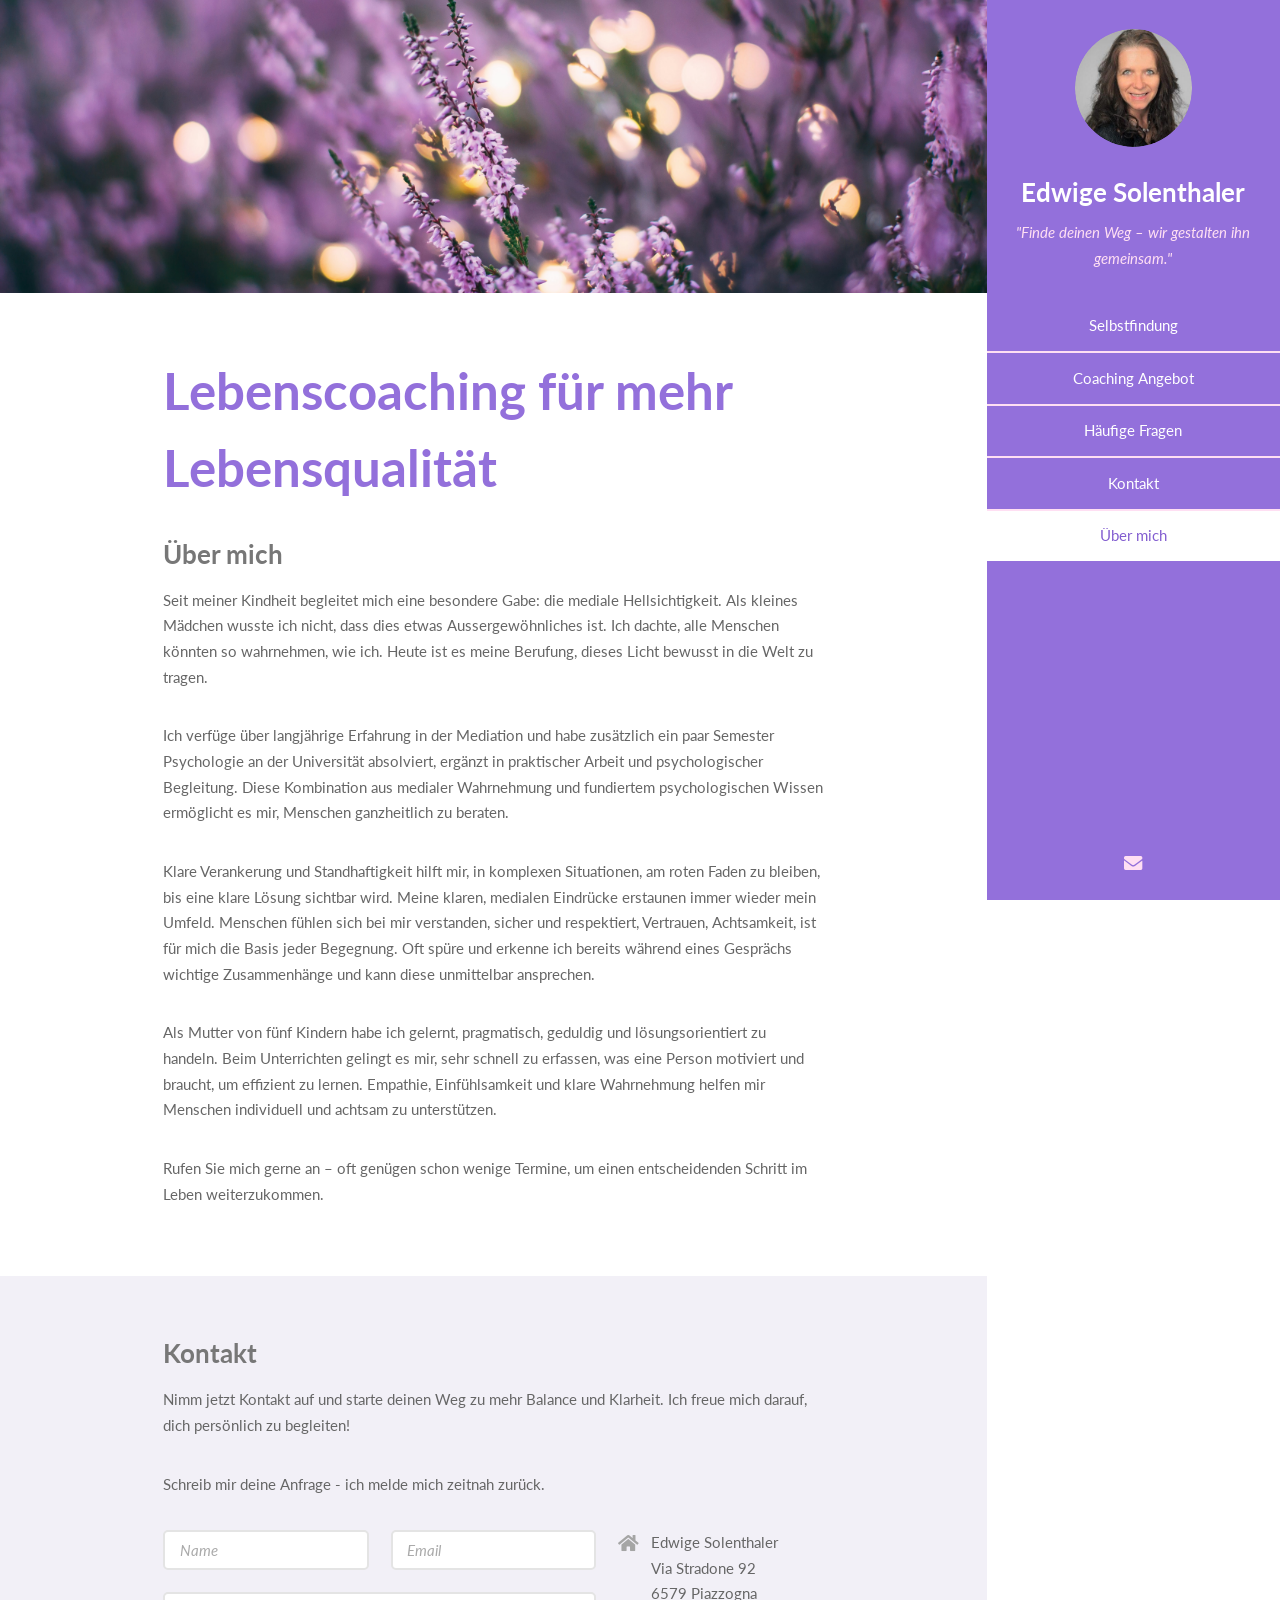
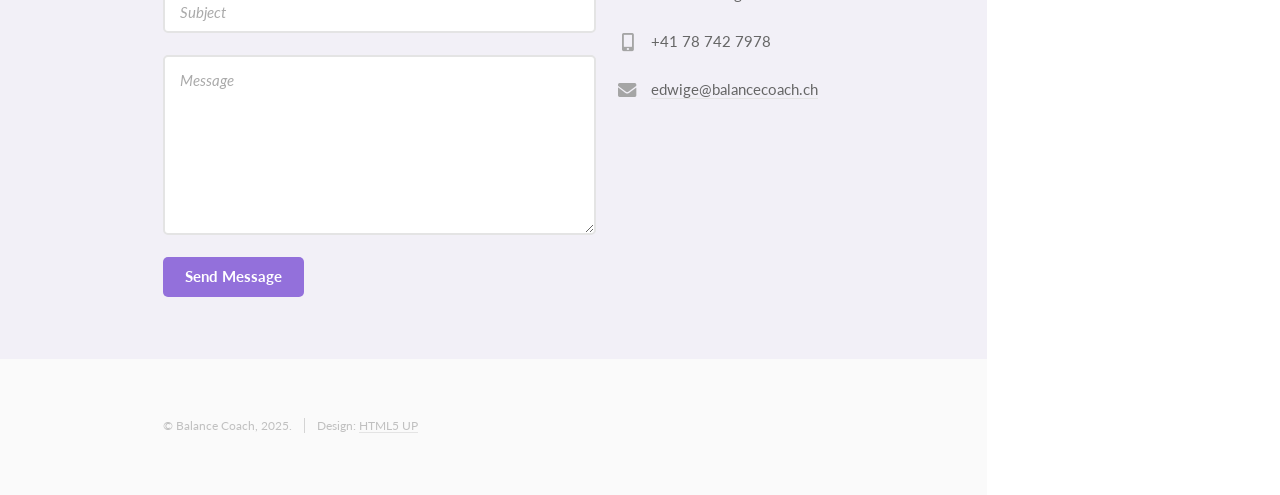
==== about.html @ 4cb9c8c3 "Added about page" ====
<!DOCTYPE HTML>
<!--
	Read Only by HTML5 UP
	html5up.net | @ajlkn
	Free for personal and commercial use under the CCA 3.0 license (html5up.net/license)
-->
<html lang="de">
	<head>
		<title>Edwige Solenthaler - Balance Coach</title>
		<link rel="icon" type="image/png" sizes="32x32" href="images/favicon.ico">
		<meta charset="utf-8" />
		<meta name="viewport" content="width=device-width, initial-scale=1, user-scalable=no" />
		<link rel="stylesheet" href="assets/css/main.css" />
		<meta property="og:site_name" content="Balance Coach">
		<meta property="og:title" content="Edwige Solenthaler - Balance Coach">
		<meta property="og:description" content="Der aktive Weg zu innerer Klarheit und Selbstfindung. Meine ganzheitliche Lebensberatung unterstützt Körper, Geist und Seele durch Methoden wie psychologische Astrologie, Familienaufstellung und energetische Harmonisierung.">
		<meta property="og:image" content="images/daiga-ellaby-ClWvcrkBhMY-unsplash.jpg">
		<meta property="og:url" url="https://balancecoach.ch">
		<meta property="og:type" content="website">
		<meta property="og:locale" content="de_CH">
	</head>
	<body class="is-preload">

		<!-- Header -->
			<section id="header">
				<header>
					<span class="image avatar"><img src="images/avatar.png" alt="" /></span>
					<h1 id="logo"><a href="#">Edwige Solenthaler</a></h1>
						
					<p>"Finde deinen Weg – wir gestalten ihn gemeinsam."</p> 
				</header>
				<nav id="nav">
					<ul>
						<li><a href="index.html#one">Selbstfindung</a></li>
						<li><a href="index.html#two">Coaching Angebot</a></li>
						<li><a href="index.html#three">Häufige Fragen</a></li>
						<li><a href="index.html#four">Kontakt</a></li>
						<li><a href="about.html" class="active">Über mich</a></li>
					</ul>
				</nav>
				<footer>
					<ul class="icons">
						<li><a href="#" class="icon solid fa-envelope"><span class="label">Email</span></a></li>
					</ul>
				</footer>
			</section>




		<!-- Wrapper -->
			<div id="wrapper">

				<!-- Main -->
					<div id="main">

						
						<!-- One -->
							<section id="one">
								<div class="image main" data-position="center">
									<img src="images/daiga-ellaby-ClWvcrkBhMY-unsplash.jpg" alt="" />
								</div>
								<div class="container">
									<header class="major">
										<h2 lang="de">Lebenscoaching für mehr Lebensqualität</h2>
										<h3><span lang="de">Über mich</span> </h3>
									</header>
									<p>Seit meiner Kindheit begleitet mich eine besondere Gabe: die mediale Hellsichtigkeit. Als kleines Mädchen wusste ich nicht, dass dies etwas Aussergewöhnliches ist. Ich dachte, alle Menschen könnten so wahrnehmen, wie ich. Heute ist es meine Berufung, dieses Licht bewusst in die Welt zu tragen.</p>
									<p>Ich verfüge über langjährige Erfahrung in der Mediation und habe zusätzlich ein paar Semester Psychologie an der Universität absolviert, ergänzt in praktischer Arbeit und psychologischer Begleitung. Diese Kombination aus medialer Wahrnehmung und fundiertem psychologischen Wissen ermöglicht es mir, Menschen ganzheitlich zu beraten.</p>
									<p>Klare Verankerung und Standhaftigkeit hilft mir, in komplexen Situationen, am roten Faden zu bleiben, bis eine klare Lösung sichtbar wird. Meine klaren, medialen Eindrücke erstaunen immer wieder mein Umfeld. Menschen fühlen sich bei mir verstanden, sicher und respektiert, Vertrauen, Achtsamkeit, ist für mich die Basis jeder Begegnung. Oft spüre und erkenne ich bereits während eines Gesprächs wichtige Zusammenhänge und kann diese unmittelbar ansprechen.</p>
									<p>Als Mutter von fünf Kindern habe ich gelernt, pragmatisch, geduldig und lösungsorientiert zu handeln. Beim Unterrichten gelingt es mir, sehr schnell zu erfassen, was eine Person motiviert und braucht, um effizient zu lernen. Empathie, Einfühlsamkeit und klare Wahrnehmung helfen mir Menschen individuell und achtsam zu unterstützen.</p>
									<p>Rufen Sie mich gerne an – oft genügen schon wenige Termine, um einen entscheidenden Schritt im Leben weiterzukommen.</p>

								</div>
							</section>

							<!-- Four action="https://formspree.io/f/xjvowzqk" -->
							<section id="four">
								<div class="container">
									<h3>Kontakt</h3>
									<p>Nimm jetzt Kontakt auf und starte deinen Weg zu mehr Balance und Klarheit. Ich freue mich darauf, dich persönlich zu begleiten! </p>
										<p></p>Schreib mir deine Anfrage - ich melde mich zeitnah zurück.</p>
									<div class="row">
										<div class="col-8 col-12-xsmall"> 
											<form method="POST" action="/formtools/process.php">
												<!-- If Form Tools requires a form ID, include it: -->
												<input type="hidden" name="form_tools_form_id" value="1" />
												<div class="row gtr-uniform">
													<div class="col-6 col-12-xsmall">
														<input type="text" name="name" id="name" placeholder="Name" />
													</div>
													<div class="col-6 col-12-xsmall">
														<input type="email" name="email" id="email" placeholder="Email" />
													</div>
													<div class="col-12">
														<input type="text" name="subject" id="subject" placeholder="Subject" />
													</div>
													<div class="col-12">
														<textarea name="message" id="message" placeholder="Message" rows="6"></textarea>
													</div>
													<div class="col-12">
														<ul class="actions">
															<li><input type="submit" class="primary" value="Send Message" /></li>
														</ul>
													</div>
												</div>
											</form>
										</div>
										<div class="col-4 col-12-xsmall">
											<ul class="labeled-icons">
												<li>
													<h3 class="icon solid fa-home custom-font-size"><span class="label">Adresse</span></h3>
													<span class="name">Edwige Solenthaler</span><br />
													Via Stradone 92<br />
													6579 Piazzogna
												</li>
												<li>
													<h3 class="icon solid fa-mobile-alt"><span class="label">Mobilnummer</span></h3>
													+41 78 742 7978
												</li>
												<li>
													<h3 class="icon solid fa-envelope"><span class="label">Email</span></h3>
													<a mailto="edwige@balancecoach.ch">edwige@balancecoach.ch</a>
												</li>
											</ul>
										</div>
									</div>
							</section>
					</div>

					

				<!-- Footer -->
					<section id="footer">
						<div class="container">
							<ul class="copyright">
								<li>&copy; Balance Coach, 2025.</li><li>Design: <a href="http://html5up.net">HTML5 UP</a></li>
							</ul>
						</div>
					</section>

			</div>

		<!-- Scripts -->
			<script src="assets/js/jquery.min.js"></script>
			<script src="assets/js/jquery.scrollex.min.js"></script>
			<script src="assets/js/jquery.scrolly.min.js"></script>
			<script src="assets/js/browser.min.js"></script>
			<script src="assets/js/breakpoints.min.js"></script>
			<script src="assets/js/util.js"></script>
			<script src="assets/js/main.js"></script>

	</body>
</html>
---- assets/css/main.css ----
@import url("fontawesome-all.min.css");
@import url("https://fonts.googleapis.com/css?family=Lato:400,400italic,700,700italic|Source+Code+Pro:400");

/*
	Read Only by HTML5 UP
	html5up.net | @ajlkn
	Free for personal and commercial use under the CCA 3.0 license (html5up.net/license)
*/

/*own classes*/
.custom-font-size {
	font-size: 1em;
}

html, body, div, span, applet, object,
iframe, h1, h2, h3, h4, h5, h6, p, blockquote,
pre, a, abbr, acronym, address, big, cite,
code, del, dfn, em, img, ins, kbd, q, s, samp,
small, strike, strong, sub, sup, tt, var, b,
u, i, center, dl, dt, dd, ol, ul, li, fieldset,
form, label, legend, table, caption, tbody,
tfoot, thead, tr, th, td, article, aside,
canvas, details, embed, figure, figcaption,
footer, header, hgroup, menu, nav, output, ruby,
section, summary, time, mark, audio, video {
	margin: 0;
	padding: 0;
	border: 0;
	font-size: 100%;
	font: inherit;
	vertical-align: baseline;}

article, aside, details, figcaption, figure,
footer, header, hgroup, menu, nav, section {
	display: block;}

body {
	line-height: 1;
}

ol, ul {
	list-style: none;
}

blockquote, q {
	quotes: none;
}

	blockquote:before, blockquote:after, q:before, q:after {
		content: '';
		content: none;
	}

table {
	border-collapse: collapse;
	border-spacing: 0;
}

body {
	-webkit-text-size-adjust: none;
}

mark {
	background-color: transparent;
	color: inherit;
}

input::-moz-focus-inner {
	border: 0;
	padding: 0;
}

input, select, textarea {
	-moz-appearance: none;
	-webkit-appearance: none;
	-ms-appearance: none;
	appearance: none;
}

/* Basic */

	html {
		box-sizing: border-box;
	}

	*, *:before, *:after {
		box-sizing: inherit;
	}

	body {
		background: #fff;
	}

		body.is-preload *, body.is-preload *:before, body.is-preload *:after {
			-moz-animation: none !important;
			-webkit-animation: none !important;
			-ms-animation: none !important;
			animation: none !important;
			-moz-transition: none !important;
			-webkit-transition: none !important;
			-ms-transition: none !important;
			transition: none !important;
		}

	body, input, select, textarea {
		color: #666;
		font-family: "Lato", sans-serif;
		font-size: 16pt;
		font-weight: 400;
		line-height: 1.75em;
	}

	a {
		-moz-transition: color 0.2s ease-in-out, border-color 0.2s ease-in-out;
		-webkit-transition: color 0.2s ease-in-out, border-color 0.2s ease-in-out;
		-ms-transition: color 0.2s ease-in-out, border-color 0.2s ease-in-out;
		transition: color 0.2s ease-in-out, border-color 0.2s ease-in-out;
		border-bottom: solid 1px #e4e4e4;
		color: inherit;
		text-decoration: none;
	}

		a:hover {
			border-bottom-color: transparent;
			color: #9370db !important;
		}

	strong, b {
		color: #777;
		font-weight: 700;
	}

	em, i {
		font-style: italic;
	}

	p {
		margin: 0 0 2.25em 0;
	}

	h1, h2, h3, h4, h5, h6 {
		color: #777;
		font-weight: 700;
		line-height: 1em;
		margin: 0 0 0.5625em 0;
	}

		h1 a, h2 a, h3 a, h4 a, h5 a, h6 a {
			border: 0;
			color: inherit;
			text-decoration: none;
		}

	h2 {
		font-size: 2em;
		line-height: 1.5em;
	}

	h3 {
		font-size: 1.75em;
		line-height: 1.5em;
	}

	h4 {
		font-size: 1.25em;
		line-height: 1.5em;
	}

	h5 {
		font-size: 0.9em;
		line-height: 1.5em;
	}

	h6 {
		font-size: 0.7em;
		line-height: 1.5em;
	}

	sub {
		font-size: 0.8em;
		position: relative;
		top: 0.5em;
	}

	sup {
		font-size: 0.8em;
		position: relative;
		top: -0.5em;
	}

	hr {
		border: 0;
		border-bottom: solid 2px #f4f4f4;
		margin: 2.25em 0;
	}

		hr.major {
			margin: 3.375em 0;
		}

	blockquote {
		border-left: solid 8px #e4e4e4;
		font-style: italic;
		margin: 0 0 2.25em 0;
		padding: 0.5em 0 0.5em 2em;
	}

	code {
		background: #555;
		border-radius: 5px;
		color: #fff;
		font-family: "Source Code Pro", monospace;
		font-size: 0.9em;
		margin: 0 0.25em;
		padding: 0.25em 0.65em;
	}

	pre {
		font-family: "Source Code Pro", monospace;
		font-size: 0.9em;
		margin: 0 0 2.25em 0;
	}

		pre code {
			-webkit-overflow-scrolling: touch;
			display: block;
			line-height: 1.5em;
			overflow-x: auto;
			padding: 1em 1.5em;
		}

	.align-left {
		text-align: left;
	}

	.align-center {
		text-align: center;
	}

	.align-right {
		text-align: right;
	}
/*Custom CSS  */
	.service-grid {
	display: grid;
	grid-template-columns: repeat(auto-fit, minmax(280px, 1fr));
	gap: 2rem;
	max-width: 960px;
	margin: 3rem auto;
	padding: 0 1rem;
	font-family: sans-serif;
	}

	.service-item dt {
	font-weight: 700;
	margin-bottom: 0.5rem;
	display: flex;
	align-items: center;
	gap: 0.5rem;
	
	}

	.service-item dd {
	margin: 0;
	
	font-size: 0.95rem;
	line-height: 1.5;
	}
	/*Custom CSS for sections*/
	#two {
	background-color: #f3e9ff; /* light grey */
	}

	#three {
	background-color: #f5f2fb; /* soft warm background */
	}
	#four {
	background-color: #f2f0f7; /* light grey */
	}
	

/* Row */

	.row {
		display: flex;
		flex-wrap: wrap;
		box-sizing: border-box;
		align-items: stretch;
	}

		.row > * {
			box-sizing: border-box;
		}

		.row.gtr-uniform > * > :last-child {
			margin-bottom: 0;
		}

		.row.aln-left {
			justify-content: flex-start;
		}

		.row.aln-center {
			justify-content: center;
		}

		.row.aln-right {
			justify-content: flex-end;
		}

		.row.aln-top {
			align-items: flex-start;
		}

		.row.aln-middle {
			align-items: center;
		}

		.row.aln-bottom {
			align-items: flex-end;
		}

		.row > .imp {
			order: -1;
		}

		.row > .col-1 {
			width: 8.33333%;
		}

		.row > .off-1 {
			margin-left: 8.33333%;
		}

		.row > .col-2 {
			width: 16.66667%;
		}

		.row > .off-2 {
			margin-left: 16.66667%;
		}

		.row > .col-3 {
			width: 25%;
		}

		.row > .off-3 {
			margin-left: 25%;
		}

		.row > .col-4 {
			width: 33.33333%;
		}

		.row > .off-4 {
			margin-left: 33.33333%;
		}

		.row > .col-5 {
			width: 41.66667%;
		}

		.row > .off-5 {
			margin-left: 41.66667%;
		}

		.row > .col-6 {
			width: 50%;
		}

		.row > .off-6 {
			margin-left: 50%;
		}

		.row > .col-7 {
			width: 58.33333%;
		}

		.row > .off-7 {
			margin-left: 58.33333%;
		}

		.row > .col-8 {
			width: 66.66667%;
		}

		.row > .off-8 {
			margin-left: 66.66667%;
		}

		.row > .col-9 {
			width: 75%;
		}

		.row > .off-9 {
			margin-left: 75%;
		}

		.row > .col-10 {
			width: 83.33333%;
		}

		.row > .off-10 {
			margin-left: 83.33333%;
		}

		.row > .col-11 {
			width: 91.66667%;
		}

		.row > .off-11 {
			margin-left: 91.66667%;
		}

		.row > .col-12 {
			width: 100%;
		}

		.row > .off-12 {
			margin-left: 100%;
		}

		.row.gtr-0 {
			margin-top: 0;
			margin-left: 0em;
		}

			.row.gtr-0 > * {
				padding: 0 0 0 0em;
			}

			.row.gtr-0.gtr-uniform {
				margin-top: 0em;
			}

				.row.gtr-0.gtr-uniform > * {
					padding-top: 0em;
				}

		.row.gtr-25 {
			margin-top: 0;
			margin-left: -0.5em;
		}

			.row.gtr-25 > * {
				padding: 0 0 0 0.5em;
			}

			.row.gtr-25.gtr-uniform {
				margin-top: -0.5em;
			}

				.row.gtr-25.gtr-uniform > * {
					padding-top: 0.5em;
				}

		.row.gtr-50 {
			margin-top: 0;
			margin-left: -1em;
		}

			.row.gtr-50 > * {
				padding: 0 0 0 1em;
			}

			.row.gtr-50.gtr-uniform {
				margin-top: -1em;
			}

				.row.gtr-50.gtr-uniform > * {
					padding-top: 1em;
				}

		.row {
			margin-top: 0;
			margin-left: -2em;
		}

			.row > * {
				padding: 0 0 0 2em;
			}

			.row.gtr-uniform {
				margin-top: -2em;
			}

				.row.gtr-uniform > * {
					padding-top: 2em;
				}

		.row.gtr-150 {
			margin-top: 0;
			margin-left: -3em;
		}

			.row.gtr-150 > * {
				padding: 0 0 0 3em;
			}

			.row.gtr-150.gtr-uniform {
				margin-top: -3em;
			}

				.row.gtr-150.gtr-uniform > * {
					padding-top: 3em;
				}

		.row.gtr-200 {
			margin-top: 0;
			margin-left: -4em;
		}

			.row.gtr-200 > * {
				padding: 0 0 0 4em;
			}

			.row.gtr-200.gtr-uniform {
				margin-top: -4em;
			}

				.row.gtr-200.gtr-uniform > * {
					padding-top: 4em;
				}

		@media screen and (max-width: 1680px) {

			.row {
				display: flex;
				flex-wrap: wrap;
				box-sizing: border-box;
				align-items: stretch;
			}

				.row > * {
					box-sizing: border-box;
				}

				.row.gtr-uniform > * > :last-child {
					margin-bottom: 0;
				}

				.row.aln-left {
					justify-content: flex-start;
				}

				.row.aln-center {
					justify-content: center;
				}

				.row.aln-right {
					justify-content: flex-end;
				}

				.row.aln-top {
					align-items: flex-start;
				}

				.row.aln-middle {
					align-items: center;
				}

				.row.aln-bottom {
					align-items: flex-end;
				}

				.row > .imp-xlarge {
					order: -1;
				}

				.row > .col-1-xlarge {
					width: 8.33333%;
				}

				.row > .off-1-xlarge {
					margin-left: 8.33333%;
				}

				.row > .col-2-xlarge {
					width: 16.66667%;
				}

				.row > .off-2-xlarge {
					margin-left: 16.66667%;
				}

				.row > .col-3-xlarge {
					width: 25%;
				}

				.row > .off-3-xlarge {
					margin-left: 25%;
				}

				.row > .col-4-xlarge {
					width: 33.33333%;
				}

				.row > .off-4-xlarge {
					margin-left: 33.33333%;
				}

				.row > .col-5-xlarge {
					width: 41.66667%;
				}

				.row > .off-5-xlarge {
					margin-left: 41.66667%;
				}

				.row > .col-6-xlarge {
					width: 50%;
				}

				.row > .off-6-xlarge {
					margin-left: 50%;
				}

				.row > .col-7-xlarge {
					width: 58.33333%;
				}

				.row > .off-7-xlarge {
					margin-left: 58.33333%;
				}

				.row > .col-8-xlarge {
					width: 66.66667%;
				}

				.row > .off-8-xlarge {
					margin-left: 66.66667%;
				}

				.row > .col-9-xlarge {
					width: 75%;
				}

				.row > .off-9-xlarge {
					margin-left: 75%;
				}

				.row > .col-10-xlarge {
					width: 83.33333%;
				}

				.row > .off-10-xlarge {
					margin-left: 83.33333%;
				}

				.row > .col-11-xlarge {
					width: 91.66667%;
				}

				.row > .off-11-xlarge {
					margin-left: 91.66667%;
				}

				.row > .col-12-xlarge {
					width: 100%;
				}

				.row > .off-12-xlarge {
					margin-left: 100%;
				}

				.row.gtr-0 {
					margin-top: 0;
					margin-left: 0em;
				}

					.row.gtr-0 > * {
						padding: 0 0 0 0em;
					}

					.row.gtr-0.gtr-uniform {
						margin-top: 0em;
					}

						.row.gtr-0.gtr-uniform > * {
							padding-top: 0em;
						}

				.row.gtr-25 {
					margin-top: 0;
					margin-left: -0.5em;
				}

					.row.gtr-25 > * {
						padding: 0 0 0 0.5em;
					}

					.row.gtr-25.gtr-uniform {
						margin-top: -0.5em;
					}

						.row.gtr-25.gtr-uniform > * {
							padding-top: 0.5em;
						}

				.row.gtr-50 {
					margin-top: 0;
					margin-left: -1em;
				}

					.row.gtr-50 > * {
						padding: 0 0 0 1em;
					}

					.row.gtr-50.gtr-uniform {
						margin-top: -1em;
					}

						.row.gtr-50.gtr-uniform > * {
							padding-top: 1em;
						}

				.row {
					margin-top: 0;
					margin-left: -2em;
				}

					.row > * {
						padding: 0 0 0 2em;
					}

					.row.gtr-uniform {
						margin-top: -2em;
					}

						.row.gtr-uniform > * {
							padding-top: 2em;
						}

				.row.gtr-150 {
					margin-top: 0;
					margin-left: -3em;
				}

					.row.gtr-150 > * {
						padding: 0 0 0 3em;
					}

					.row.gtr-150.gtr-uniform {
						margin-top: -3em;
					}

						.row.gtr-150.gtr-uniform > * {
							padding-top: 3em;
						}

				.row.gtr-200 {
					margin-top: 0;
					margin-left: -4em;
				}

					.row.gtr-200 > * {
						padding: 0 0 0 4em;
					}

					.row.gtr-200.gtr-uniform {
						margin-top: -4em;
					}

						.row.gtr-200.gtr-uniform > * {
							padding-top: 4em;
						}

		}

		@media screen and (max-width: 1280px) {

			.row {
				display: flex;
				flex-wrap: wrap;
				box-sizing: border-box;
				align-items: stretch;
			}

				.row > * {
					box-sizing: border-box;
				}

				.row.gtr-uniform > * > :last-child {
					margin-bottom: 0;
				}

				.row.aln-left {
					justify-content: flex-start;
				}

				.row.aln-center {
					justify-content: center;
				}

				.row.aln-right {
					justify-content: flex-end;
				}

				.row.aln-top {
					align-items: flex-start;
				}

				.row.aln-middle {
					align-items: center;
				}

				.row.aln-bottom {
					align-items: flex-end;
				}

				.row > .imp-large {
					order: -1;
				}

				.row > .col-1-large {
					width: 8.33333%;
				}

				.row > .off-1-large {
					margin-left: 8.33333%;
				}

				.row > .col-2-large {
					width: 16.66667%;
				}

				.row > .off-2-large {
					margin-left: 16.66667%;
				}

				.row > .col-3-large {
					width: 25%;
				}

				.row > .off-3-large {
					margin-left: 25%;
				}

				.row > .col-4-large {
					width: 33.33333%;
				}

				.row > .off-4-large {
					margin-left: 33.33333%;
				}

				.row > .col-5-large {
					width: 41.66667%;
				}

				.row > .off-5-large {
					margin-left: 41.66667%;
				}

				.row > .col-6-large {
					width: 50%;
				}

				.row > .off-6-large {
					margin-left: 50%;
				}

				.row > .col-7-large {
					width: 58.33333%;
				}

				.row > .off-7-large {
					margin-left: 58.33333%;
				}

				.row > .col-8-large {
					width: 66.66667%;
				}

				.row > .off-8-large {
					margin-left: 66.66667%;
				}

				.row > .col-9-large {
					width: 75%;
				}

				.row > .off-9-large {
					margin-left: 75%;
				}

				.row > .col-10-large {
					width: 83.33333%;
				}

				.row > .off-10-large {
					margin-left: 83.33333%;
				}

				.row > .col-11-large {
					width: 91.66667%;
				}

				.row > .off-11-large {
					margin-left: 91.66667%;
				}

				.row > .col-12-large {
					width: 100%;
				}

				.row > .off-12-large {
					margin-left: 100%;
				}

				.row.gtr-0 {
					margin-top: 0;
					margin-left: 0em;
				}

					.row.gtr-0 > * {
						padding: 0 0 0 0em;
					}

					.row.gtr-0.gtr-uniform {
						margin-top: 0em;
					}

						.row.gtr-0.gtr-uniform > * {
							padding-top: 0em;
						}

				.row.gtr-25 {
					margin-top: 0;
					margin-left: -0.375em;
				}

					.row.gtr-25 > * {
						padding: 0 0 0 0.375em;
					}

					.row.gtr-25.gtr-uniform {
						margin-top: -0.375em;
					}

						.row.gtr-25.gtr-uniform > * {
							padding-top: 0.375em;
						}

				.row.gtr-50 {
					margin-top: 0;
					margin-left: -0.75em;
				}

					.row.gtr-50 > * {
						padding: 0 0 0 0.75em;
					}

					.row.gtr-50.gtr-uniform {
						margin-top: -0.75em;
					}

						.row.gtr-50.gtr-uniform > * {
							padding-top: 0.75em;
						}

				.row {
					margin-top: 0;
					margin-left: -1.5em;
				}

					.row > * {
						padding: 0 0 0 1.5em;
					}

					.row.gtr-uniform {
						margin-top: -1.5em;
					}

						.row.gtr-uniform > * {
							padding-top: 1.5em;
						}

				.row.gtr-150 {
					margin-top: 0;
					margin-left: -2.25em;
				}

					.row.gtr-150 > * {
						padding: 0 0 0 2.25em;
					}

					.row.gtr-150.gtr-uniform {
						margin-top: -2.25em;
					}

						.row.gtr-150.gtr-uniform > * {
							padding-top: 2.25em;
						}

				.row.gtr-200 {
					margin-top: 0;
					margin-left: -3em;
				}

					.row.gtr-200 > * {
						padding: 0 0 0 3em;
					}

					.row.gtr-200.gtr-uniform {
						margin-top: -3em;
					}

						.row.gtr-200.gtr-uniform > * {
							padding-top: 3em;
						}

		}

		@media screen and (max-width: 1024px) {

			.row {
				display: flex;
				flex-wrap: wrap;
				box-sizing: border-box;
				align-items: stretch;
			}

				.row > * {
					box-sizing: border-box;
				}

				.row.gtr-uniform > * > :last-child {
					margin-bottom: 0;
				}

				.row.aln-left {
					justify-content: flex-start;
				}

				.row.aln-center {
					justify-content: center;
				}

				.row.aln-right {
					justify-content: flex-end;
				}

				.row.aln-top {
					align-items: flex-start;
				}

				.row.aln-middle {
					align-items: center;
				}

				.row.aln-bottom {
					align-items: flex-end;
				}

				.row > .imp-medium {
					order: -1;
				}

				.row > .col-1-medium {
					width: 8.33333%;
				}

				.row > .off-1-medium {
					margin-left: 8.33333%;
				}

				.row > .col-2-medium {
					width: 16.66667%;
				}

				.row > .off-2-medium {
					margin-left: 16.66667%;
				}

				.row > .col-3-medium {
					width: 25%;
				}

				.row > .off-3-medium {
					margin-left: 25%;
				}

				.row > .col-4-medium {
					width: 33.33333%;
				}

				.row > .off-4-medium {
					margin-left: 33.33333%;
				}

				.row > .col-5-medium {
					width: 41.66667%;
				}

				.row > .off-5-medium {
					margin-left: 41.66667%;
				}

				.row > .col-6-medium {
					width: 50%;
				}

				.row > .off-6-medium {
					margin-left: 50%;
				}

				.row > .col-7-medium {
					width: 58.33333%;
				}

				.row > .off-7-medium {
					margin-left: 58.33333%;
				}

				.row > .col-8-medium {
					width: 66.66667%;
				}

				.row > .off-8-medium {
					margin-left: 66.66667%;
				}

				.row > .col-9-medium {
					width: 75%;
				}

				.row > .off-9-medium {
					margin-left: 75%;
				}

				.row > .col-10-medium {
					width: 83.33333%;
				}

				.row > .off-10-medium {
					margin-left: 83.33333%;
				}

				.row > .col-11-medium {
					width: 91.66667%;
				}

				.row > .off-11-medium {
					margin-left: 91.66667%;
				}

				.row > .col-12-medium {
					width: 100%;
				}

				.row > .off-12-medium {
					margin-left: 100%;
				}

				.row.gtr-0 {
					margin-top: 0;
					margin-left: 0em;
				}

					.row.gtr-0 > * {
						padding: 0 0 0 0em;
					}

					.row.gtr-0.gtr-uniform {
						margin-top: 0em;
					}

						.row.gtr-0.gtr-uniform > * {
							padding-top: 0em;
						}

				.row.gtr-25 {
					margin-top: 0;
					margin-left: -0.375em;
				}

					.row.gtr-25 > * {
						padding: 0 0 0 0.375em;
					}

					.row.gtr-25.gtr-uniform {
						margin-top: -0.375em;
					}

						.row.gtr-25.gtr-uniform > * {
							padding-top: 0.375em;
						}

				.row.gtr-50 {
					margin-top: 0;
					margin-left: -0.75em;
				}

					.row.gtr-50 > * {
						padding: 0 0 0 0.75em;
					}

					.row.gtr-50.gtr-uniform {
						margin-top: -0.75em;
					}

						.row.gtr-50.gtr-uniform > * {
							padding-top: 0.75em;
						}

				.row {
					margin-top: 0;
					margin-left: -1.5em;
				}

					.row > * {
						padding: 0 0 0 1.5em;
					}

					.row.gtr-uniform {
						margin-top: -1.5em;
					}

						.row.gtr-uniform > * {
							padding-top: 1.5em;
						}

				.row.gtr-150 {
					margin-top: 0;
					margin-left: -2.25em;
				}

					.row.gtr-150 > * {
						padding: 0 0 0 2.25em;
					}

					.row.gtr-150.gtr-uniform {
						margin-top: -2.25em;
					}

						.row.gtr-150.gtr-uniform > * {
							padding-top: 2.25em;
						}

				.row.gtr-200 {
					margin-top: 0;
					margin-left: -3em;
				}

					.row.gtr-200 > * {
						padding: 0 0 0 3em;
					}

					.row.gtr-200.gtr-uniform {
						margin-top: -3em;
					}

						.row.gtr-200.gtr-uniform > * {
							padding-top: 3em;
						}

		}

		@media screen and (max-width: 736px) {

			.row {
				display: flex;
				flex-wrap: wrap;
				box-sizing: border-box;
				align-items: stretch;
			}

				.row > * {
					box-sizing: border-box;
				}

				.row.gtr-uniform > * > :last-child {
					margin-bottom: 0;
				}

				.row.aln-left {
					justify-content: flex-start;
				}

				.row.aln-center {
					justify-content: center;
				}

				.row.aln-right {
					justify-content: flex-end;
				}

				.row.aln-top {
					align-items: flex-start;
				}

				.row.aln-middle {
					align-items: center;
				}

				.row.aln-bottom {
					align-items: flex-end;
				}

				.row > .imp-small {
					order: -1;
				}

				.row > .col-1-small {
					width: 8.33333%;
				}

				.row > .off-1-small {
					margin-left: 8.33333%;
				}

				.row > .col-2-small {
					width: 16.66667%;
				}

				.row > .off-2-small {
					margin-left: 16.66667%;
				}

				.row > .col-3-small {
					width: 25%;
				}

				.row > .off-3-small {
					margin-left: 25%;
				}

				.row > .col-4-small {
					width: 33.33333%;
				}

				.row > .off-4-small {
					margin-left: 33.33333%;
				}

				.row > .col-5-small {
					width: 41.66667%;
				}

				.row > .off-5-small {
					margin-left: 41.66667%;
				}

				.row > .col-6-small {
					width: 50%;
				}

				.row > .off-6-small {
					margin-left: 50%;
				}

				.row > .col-7-small {
					width: 58.33333%;
				}

				.row > .off-7-small {
					margin-left: 58.33333%;
				}

				.row > .col-8-small {
					width: 66.66667%;
				}

				.row > .off-8-small {
					margin-left: 66.66667%;
				}

				.row > .col-9-small {
					width: 75%;
				}

				.row > .off-9-small {
					margin-left: 75%;
				}

				.row > .col-10-small {
					width: 83.33333%;
				}

				.row > .off-10-small {
					margin-left: 83.33333%;
				}

				.row > .col-11-small {
					width: 91.66667%;
				}

				.row > .off-11-small {
					margin-left: 91.66667%;
				}

				.row > .col-12-small {
					width: 100%;
				}

				.row > .off-12-small {
					margin-left: 100%;
				}

				.row.gtr-0 {
					margin-top: 0;
					margin-left: 0em;
				}

					.row.gtr-0 > * {
						padding: 0 0 0 0em;
					}

					.row.gtr-0.gtr-uniform {
						margin-top: 0em;
					}

						.row.gtr-0.gtr-uniform > * {
							padding-top: 0em;
						}

				.row.gtr-25 {
					margin-top: 0;
					margin-left: -0.3125em;
				}

					.row.gtr-25 > * {
						padding: 0 0 0 0.3125em;
					}

					.row.gtr-25.gtr-uniform {
						margin-top: -0.3125em;
					}

						.row.gtr-25.gtr-uniform > * {
							padding-top: 0.3125em;
						}

				.row.gtr-50 {
					margin-top: 0;
					margin-left: -0.625em;
				}

					.row.gtr-50 > * {
						padding: 0 0 0 0.625em;
					}

					.row.gtr-50.gtr-uniform {
						margin-top: -0.625em;
					}

						.row.gtr-50.gtr-uniform > * {
							padding-top: 0.625em;
						}

				.row {
					margin-top: 0;
					margin-left: -1.25em;
				}

					.row > * {
						padding: 0 0 0 1.25em;
					}

					.row.gtr-uniform {
						margin-top: -1.25em;
					}

						.row.gtr-uniform > * {
							padding-top: 1.25em;
						}

				.row.gtr-150 {
					margin-top: 0;
					margin-left: -1.875em;
				}

					.row.gtr-150 > * {
						padding: 0 0 0 1.875em;
					}

					.row.gtr-150.gtr-uniform {
						margin-top: -1.875em;
					}

						.row.gtr-150.gtr-uniform > * {
							padding-top: 1.875em;
						}

				.row.gtr-200 {
					margin-top: 0;
					margin-left: -2.5em;
				}

					.row.gtr-200 > * {
						padding: 0 0 0 2.5em;
					}

					.row.gtr-200.gtr-uniform {
						margin-top: -2.5em;
					}

						.row.gtr-200.gtr-uniform > * {
							padding-top: 2.5em;
						}

		}

		@media screen and (max-width: 480px) {

			.row {
				display: flex;
				flex-wrap: wrap;
				box-sizing: border-box;
				align-items: stretch;
			}

				.row > * {
					box-sizing: border-box;
				}

				.row.gtr-uniform > * > :last-child {
					margin-bottom: 0;
				}

				.row.aln-left {
					justify-content: flex-start;
				}

				.row.aln-center {
					justify-content: center;
				}

				.row.aln-right {
					justify-content: flex-end;
				}

				.row.aln-top {
					align-items: flex-start;
				}

				.row.aln-middle {
					align-items: center;
				}

				.row.aln-bottom {
					align-items: flex-end;
				}

				.row > .imp-xsmall {
					order: -1;
				}

				.row > .col-1-xsmall {
					width: 8.33333%;
				}

				.row > .off-1-xsmall {
					margin-left: 8.33333%;
				}

				.row > .col-2-xsmall {
					width: 16.66667%;
				}

				.row > .off-2-xsmall {
					margin-left: 16.66667%;
				}

				.row > .col-3-xsmall {
					width: 25%;
				}

				.row > .off-3-xsmall {
					margin-left: 25%;
				}

				.row > .col-4-xsmall {
					width: 33.33333%;
				}

				.row > .off-4-xsmall {
					margin-left: 33.33333%;
				}

				.row > .col-5-xsmall {
					width: 41.66667%;
				}

				.row > .off-5-xsmall {
					margin-left: 41.66667%;
				}

				.row > .col-6-xsmall {
					width: 50%;
				}

				.row > .off-6-xsmall {
					margin-left: 50%;
				}

				.row > .col-7-xsmall {
					width: 58.33333%;
				}

				.row > .off-7-xsmall {
					margin-left: 58.33333%;
				}

				.row > .col-8-xsmall {
					width: 66.66667%;
				}

				.row > .off-8-xsmall {
					margin-left: 66.66667%;
				}

				.row > .col-9-xsmall {
					width: 75%;
				}

				.row > .off-9-xsmall {
					margin-left: 75%;
				}

				.row > .col-10-xsmall {
					width: 83.33333%;
				}

				.row > .off-10-xsmall {
					margin-left: 83.33333%;
				}

				.row > .col-11-xsmall {
					width: 91.66667%;
				}

				.row > .off-11-xsmall {
					margin-left: 91.66667%;
				}

				.row > .col-12-xsmall {
					width: 100%;
				}

				.row > .off-12-xsmall {
					margin-left: 100%;
				}

				.row.gtr-0 {
					margin-top: 0;
					margin-left: 0em;
				}

					.row.gtr-0 > * {
						padding: 0 0 0 0em;
					}

					.row.gtr-0.gtr-uniform {
						margin-top: 0em;
					}

						.row.gtr-0.gtr-uniform > * {
							padding-top: 0em;
						}

				.row.gtr-25 {
					margin-top: 0;
					margin-left: -0.3125em;
				}

					.row.gtr-25 > * {
						padding: 0 0 0 0.3125em;
					}

					.row.gtr-25.gtr-uniform {
						margin-top: -0.3125em;
					}

						.row.gtr-25.gtr-uniform > * {
							padding-top: 0.3125em;
						}

				.row.gtr-50 {
					margin-top: 0;
					margin-left: -0.625em;
				}

					.row.gtr-50 > * {
						padding: 0 0 0 0.625em;
					}

					.row.gtr-50.gtr-uniform {
						margin-top: -0.625em;
					}

						.row.gtr-50.gtr-uniform > * {
							padding-top: 0.625em;
						}

				.row {
					margin-top: 0;
					margin-left: -1.25em;
				}

					.row > * {
						padding: 0 0 0 1.25em;
					}

					.row.gtr-uniform {
						margin-top: -1.25em;
					}

						.row.gtr-uniform > * {
							padding-top: 1.25em;
						}

				.row.gtr-150 {
					margin-top: 0;
					margin-left: -1.875em;
				}

					.row.gtr-150 > * {
						padding: 0 0 0 1.875em;
					}

					.row.gtr-150.gtr-uniform {
						margin-top: -1.875em;
					}

						.row.gtr-150.gtr-uniform > * {
							padding-top: 1.875em;
						}

				.row.gtr-200 {
					margin-top: 0;
					margin-left: -2.5em;
				}

					.row.gtr-200 > * {
						padding: 0 0 0 2.5em;
					}

					.row.gtr-200.gtr-uniform {
						margin-top: -2.5em;
					}

						.row.gtr-200.gtr-uniform > * {
							padding-top: 2.5em;
						}

		}

/* Container */

	.container {
		margin: 0 auto;
		max-width: calc(100% - 4.5em);
		width: 45em;
	}

		.container.xsmall {
			width: 11.25em;
		}

		.container.small {
			width: 22.5em;
		}

		.container.medium {
			width: 33.75em;
		}

		.container.large {
			width: 56.25em;
		}

		.container.xlarge {
			width: 67.5em;
		}

		.container.max {
			width: 100%;
		}

		@media screen and (max-width: 1024px) {

			.container {
				width: 100% !important;
			}

		}

		@media screen and (max-width: 480px) {

			.container {
				max-width: calc(100% - 3.375em);
			}

		}

/* Section/Article */

	section.special, article.special {
		text-align: center;
	}

	header p {
		color: #aaa;
		position: relative;
		margin: 0 0 1.6875em 0;
	}

	header h2 + p {
		font-size: 1.25em;
		margin-top: -0.5em;
		line-height: 1.5em;
	}

	header h3 + p {
		font-size: 1.1em;
		margin-top: -0.35em;
		line-height: 1.5em;
	}

	header h4 + p,
	header h5 + p,
	header h6 + p {
		font-size: 0.9em;
		margin-top: -0.25em;
		line-height: 1.5em;
	}

	header.major h2 {
		color: #9370db;
		font-size: 3.5em;
	}

		header.major h2 + p {
			color: #777;
			font-size: 1.75em;
			font-weight: 700;
			margin-top: -0.75em;
		}

/* Form */

	form {
		margin: 0 0 2.25em 0;
	}

	label {
		color: #777;
		display: block;
		font-size: 0.9em;
		font-weight: 700;
		margin: 0 0 1.125em 0;
	}

	input::-moz-focus-inner {
		border: 0;
		padding: 0;
	}

	input[type="text"],
	input[type="password"],
	input[type="email"],
	select,
	textarea {
		-moz-appearance: none;
		-webkit-appearance: none;
		-ms-appearance: none;
		appearance: none;
		border-radius: 5px;
		border: none;
		border: solid 2px #e4e4e4;
		color: inherit;
		display: block;
		outline: 0;
		padding: 0 1em;
		text-decoration: none;
		width: 100%;
	}

		input[type="text"]:invalid,
		input[type="password"]:invalid,
		input[type="email"]:invalid,
		select:invalid,
		textarea:invalid {
			box-shadow: none;
		}

		input[type="text"]:focus,
		input[type="password"]:focus,
		input[type="email"]:focus,
		select:focus,
		textarea:focus {
			border-color: #9370db;
		}

	select {
		background-image: url("data:image/svg+xml;charset=utf8,%3Csvg xmlns='http://www.w3.org/2000/svg' width='40' height='40' preserveAspectRatio='none' viewBox='0 0 40 40'%3E%3Cpath d='M9.4,12.3l10.4,10.4l10.4-10.4c0.2-0.2,0.5-0.4,0.9-0.4c0.3,0,0.6,0.1,0.9,0.4l3.3,3.3c0.2,0.2,0.4,0.5,0.4,0.9 c0,0.4-0.1,0.6-0.4,0.9L20.7,31.9c-0.2,0.2-0.5,0.4-0.9,0.4c-0.3,0-0.6-0.1-0.9-0.4L4.3,17.3c-0.2-0.2-0.4-0.5-0.4-0.9 c0-0.4,0.1-0.6,0.4-0.9l3.3-3.3c0.2-0.2,0.5-0.4,0.9-0.4S9.1,12.1,9.4,12.3z' fill='%23e4e4e4' /%3E%3C/svg%3E");
		background-size: 1.25em;
		background-repeat: no-repeat;
		background-position: calc(100% - 1em) center;
		height: 2.75em;
		padding-right: 2.75em;
		text-overflow: ellipsis;
	}

		select option {
			color: #777;
			background: #fff;
		}

		select:focus::-ms-value {
			background-color: transparent;
		}

		select::-ms-expand {
			display: none;
		}

	input[type="text"],
	input[type="password"],
	input[type="email"],
	select {
		height: 2.75em;
	}

	textarea {
		padding: 0.75em 1em;
	}

	input[type="checkbox"],
	input[type="radio"] {
		-moz-appearance: none;
		-webkit-appearance: none;
		-ms-appearance: none;
		appearance: none;
		display: block;
		float: left;
		margin-right: -2em;
		opacity: 0;
		width: 1em;
		z-index: -1;
	}

		input[type="checkbox"] + label,
		input[type="radio"] + label {
			text-decoration: none;
			color: #888;
			cursor: pointer;
			display: inline-block;
			font-size: 1em;
			font-weight: 400;
			padding-left: 2.4em;
			padding-right: 0.75em;
			position: relative;
		}

			input[type="checkbox"] + label:before,
			input[type="radio"] + label:before {
				-moz-osx-font-smoothing: grayscale;
				-webkit-font-smoothing: antialiased;
				display: inline-block;
				font-style: normal;
				font-variant: normal;
				text-rendering: auto;
				line-height: 1;
				text-transform: none !important;
				font-family: 'Font Awesome 5 Free';
				font-weight: 900;
			}

			input[type="checkbox"] + label:before,
			input[type="radio"] + label:before {
				background: #fafafa;
				border-radius: 5px;
				border: solid 2px #e4e4e4;
				content: '';
				display: inline-block;
				font-size: 0.8em;
				height: 2.0625em;
				left: 0;
				line-height: 2.0625em;
				position: absolute;
				text-align: center;
				top: 0;
				width: 2.0625em;
			}

		input[type="checkbox"]:checked + label:before,
		input[type="radio"]:checked + label:before {
			background: #989898;
			border-color: #989898;
			color: #ffffff;
			content: '\f00c';
		}

		input[type="checkbox"]:focus + label:before,
		input[type="radio"]:focus + label:before {
			border-color: #9370db;
		}

	input[type="checkbox"] + label:before {
		border-radius: 5px;
	}

	input[type="radio"] + label:before {
		border-radius: 100%;
	}

	::-webkit-input-placeholder {
		color: #aaa !important;
		font-style: italic;
		opacity: 1.0;
	}

	:-moz-placeholder {
		color: #aaa !important;
		font-style: italic;
		opacity: 1.0;
	}

	::-moz-placeholder {
		color: #aaa !important;
		font-style: italic;
		opacity: 1.0;
	}

	:-ms-input-placeholder {
		color: #aaa !important;
		font-style: italic;
		opacity: 1.0;
	}

/* Box */

	.box {
		border-radius: 5px;
		border: solid 2px #e4e4e4;
		margin-bottom: 2.25em;
		padding: 1.5em;
	}

		.box > :last-child,
		.box > :last-child > :last-child,
		.box > :last-child > :last-child > :last-child {
			margin-bottom: 0;
		}

		.box.alt {
			border: 0;
			border-radius: 0;
			padding: 0;
		}

/* Icon */

	.icon {
		text-decoration: none;
		border-bottom: none;
		position: relative;
	}

		.icon:before {
			-moz-osx-font-smoothing: grayscale;
			-webkit-font-smoothing: antialiased;
			display: inline-block;
			font-style: normal;
			font-variant: normal;
			text-rendering: auto;
			line-height: 1;
			text-transform: none !important;
			font-family: 'Font Awesome 5 Free';
			font-weight: 400;
		}

		.icon > .label {
			display: none;
		}

		.icon:before {
			line-height: inherit;
		}

		.icon.solid:before {
			font-weight: 900;
		}

		.icon.brands:before {
			font-family: 'Font Awesome 5 Brands';
		}

/* Image */

	.image {
		border-radius: 5px;
		border: 0;
		display: inline-block;
		position: relative;
	}

		.image[data-position] img {
			-moz-object-fit: cover;
			-webkit-object-fit: cover;
			-ms-object-fit: cover;
			object-fit: cover;
			display: block;
			position: absolute;
			top: 0;
			left: 0;
			width: 100%;
			height: 100%;
		}

		.image[data-position="top left"] img {
			-moz-object-position: top left;
			-webkit-object-position: top left;
			-ms-object-position: top left;
			object-position: top left;
		}

		.image[data-position="top"] img {
			-moz-object-position: top;
			-webkit-object-position: top;
			-ms-object-position: top;
			object-position: top;
		}

		.image[data-position="top right"] img {
			-moz-object-position: top right;
			-webkit-object-position: top right;
			-ms-object-position: top right;
			object-position: top right;
		}

		.image[data-position="right"] img {
			-moz-object-position: right;
			-webkit-object-position: right;
			-ms-object-position: right;
			object-position: right;
		}

		.image[data-position="bottom right"] img {
			-moz-object-position: bottom right;
			-webkit-object-position: bottom right;
			-ms-object-position: bottom right;
			object-position: bottom right;
		}

		.image[data-position="bottom"] img {
			-moz-object-position: bottom;
			-webkit-object-position: bottom;
			-ms-object-position: bottom;
			object-position: bottom;
		}

		.image[data-position="bottom left"] img {
			-moz-object-position: bottom left;
			-webkit-object-position: bottom left;
			-ms-object-position: bottom left;
			object-position: bottom left;
		}

		.image[data-position="left"] img {
			-moz-object-position: left;
			-webkit-object-position: left;
			-ms-object-position: left;
			object-position: left;
		}

		.image[data-position="center"] img {
			-moz-object-position: center;
			-webkit-object-position: center;
			-ms-object-position: center;
			object-position: center;
		}

		.image[data-position="25% 25%"] img {
			-moz-object-position: 25% 25%;
			-webkit-object-position: 25% 25%;
			-ms-object-position: 25% 25%;
			object-position: 25% 25%;
		}

		.image[data-position="75% 25%"] img {
			-moz-object-position: 75% 25%;
			-webkit-object-position: 75% 25%;
			-ms-object-position: 75% 25%;
			object-position: 75% 25%;
		}

		.image[data-position="75% 75%"] img {
			-moz-object-position: 75% 75%;
			-webkit-object-position: 75% 75%;
			-ms-object-position: 75% 75%;
			object-position: 75% 75%;
		}

		.image[data-position="25% 75%"] img {
			-moz-object-position: 25% 75%;
			-webkit-object-position: 25% 75%;
			-ms-object-position: 25% 75%;
			object-position: 25% 75%;
		}

		.image img {
			border-radius: 5px;
			display: block;
		}

		.image.left {
			float: left;
			margin: 0 2.5em 2em 0;
			top: 0.25em;
		}

		.image.right {
			float: right;
			margin: 0 0 2em 2.5em;
			top: 0.25em;
		}

		.image.fit {
			display: block;
			margin: 0 0 2.25em 0;
			width: 100%;
		}

			.image.fit img {
				display: block;
				width: 100%;
			}

		.image.avatar {
			border-radius: 100%;
			overflow: hidden;
		}

			.image.avatar img {
				border-radius: 100%;
				display: block;
				width: 100%;
			}

		.image.main {
			display: block;
			height: 20em;
			border-radius: 0;
		}

			.image.main img {
				border-radius: 0;
			}

/* List */

	ol {
		list-style: decimal;
		margin: 0 0 2.25em 0;
		padding-left: 1.25em;
	}

		ol li {
			padding-left: 0.25em;
		}

	ul {
		list-style: disc;
		margin: 0 0 2.25em 0;
		padding-left: 1em;
	}

		ul li {
			padding-left: 0.5em;
		}

		ul.alt {
			list-style: none;
			padding-left: 0;
		}

			ul.alt li {
				border-top: solid 2px #f4f4f4;
				padding: 0.5em 0;
			}

				ul.alt li:first-child {
					border-top: 0;
					padding-top: 0;
				}

	dl {
		margin: 0 0 2.25em 0;
	}

/* Actions */

	ul.actions {
		display: -moz-flex;
		display: -webkit-flex;
		display: -ms-flex;
		display: flex;
		cursor: default;
		list-style: none;
		margin-left: -1.125em;
		padding-left: 0;
	}

		ul.actions li {
			padding: 0 0 0 1.125em;
			vertical-align: middle;
		}

		ul.actions.special {
			-moz-justify-content: center;
			-webkit-justify-content: center;
			-ms-justify-content: center;
			justify-content: center;
			width: 100%;
			margin-left: 0;
		}

			ul.actions.special li:first-child {
				padding-left: 0;
			}

		ul.actions.stacked {
			-moz-flex-direction: column;
			-webkit-flex-direction: column;
			-ms-flex-direction: column;
			flex-direction: column;
			margin-left: 0;
		}

			ul.actions.stacked li {
				padding: 1.125em 0 0 0;
			}

				ul.actions.stacked li:first-child {
					padding-top: 0;
				}

		ul.actions.fit {
			width: calc(100% + 1.125em);
		}

			ul.actions.fit li {
				-moz-flex-grow: 1;
				-webkit-flex-grow: 1;
				-ms-flex-grow: 1;
				flex-grow: 1;
				-moz-flex-shrink: 1;
				-webkit-flex-shrink: 1;
				-ms-flex-shrink: 1;
				flex-shrink: 1;
				width: 100%;
			}

				ul.actions.fit li > * {
					width: 100%;
				}

			ul.actions.fit.stacked {
				width: 100%;
			}

		@media screen and (max-width: 480px) {

			ul.actions:not(.fixed) {
				-moz-flex-direction: column;
				-webkit-flex-direction: column;
				-ms-flex-direction: column;
				flex-direction: column;
				margin-left: 0;
				width: 100% !important;
			}

				ul.actions:not(.fixed) li {
					-moz-flex-grow: 1;
					-webkit-flex-grow: 1;
					-ms-flex-grow: 1;
					flex-grow: 1;
					-moz-flex-shrink: 1;
					-webkit-flex-shrink: 1;
					-ms-flex-shrink: 1;
					flex-shrink: 1;
					padding: 1.125em 0 0 0;
					text-align: center;
					width: 100%;
				}

					ul.actions:not(.fixed) li > * {
						width: 100%;
					}

					ul.actions:not(.fixed) li:first-child {
						padding-top: 0;
					}

					ul.actions:not(.fixed) li input[type="submit"],
					ul.actions:not(.fixed) li input[type="reset"],
					ul.actions:not(.fixed) li input[type="button"],
					ul.actions:not(.fixed) li button,
					ul.actions:not(.fixed) li .button {
						width: 100%;
					}

						ul.actions:not(.fixed) li input[type="submit"].icon:before,
						ul.actions:not(.fixed) li input[type="reset"].icon:before,
						ul.actions:not(.fixed) li input[type="button"].icon:before,
						ul.actions:not(.fixed) li button.icon:before,
						ul.actions:not(.fixed) li .button.icon:before {
							margin-left: -0.5rem;
						}

		}

/* Feature Icons */

	ul.feature-icons {
		list-style: none;
		padding-left: 0;
	}

		ul.feature-icons li {
			text-decoration: none;
			display: inline-block;
			margin: 0 0 1.6875em 0;
			padding: 0.35em 0 0 3.5em;
			position: relative;
			vertical-align: top;
			width: 48%;
		}

			ul.feature-icons li:before {
				-moz-osx-font-smoothing: grayscale;
				-webkit-font-smoothing: antialiased;
				display: inline-block;
				font-style: normal;
				font-variant: normal;
				text-rendering: auto;
				line-height: 1;
				text-transform: none !important;
				font-family: 'Font Awesome 5 Free';
				font-weight: 400;
			}

			ul.feature-icons li:before {
				background: #9370db;
				border-radius: 100%;
				color: #ffffff;
				display: block;
				height: 2.5em;
				left: 0;
				line-height: 2.5em;
				position: absolute;
				text-align: center;
				top: 0;
				width: 2.5em;
			}

/* Icons */

	ul.icons {
		cursor: default;
		list-style: none;
		padding-left: 0;
	}

		ul.icons li {
			
			display: inline-block;
			padding: 0 1em 0 0;
			line-height: 1.75em;
		}

			ul.icons li:first-child {
				margin-top: 0;
			}
			ul.icons li:last-child {
				padding-right: 0 !important;
			}

			ul.icons li .icon:before {
				font-size: 1.25em;
			}

/* Labeled Icons */

ul.labeled-icons {
	list-style: none;
	padding: 0;
}

	ul.labeled-icons li {
		line-height: 1.75em;
		margin: 1.5em 0 0 0;
		padding-left: 2.25em;
		position: relative;
	}

		ul.labeled-icons li:first-child {
			margin-top: 0;
		}

		ul.labeled-icons li a {
			color: inherit;
		}

		ul.labeled-icons li h3 {
			color: #a5a5a5;
			left: 0;
			position: absolute;
			text-align: center;
			top: 0;
			width: 1em;
			font-size: 1.25em;
		}


/* Table */

	.table-wrapper {
		-webkit-overflow-scrolling: touch;
		overflow-x: auto;
	}

	table {
		margin: 0 0 2.25em 0;
		width: 100%;
	}

		table tbody tr {
			border: solid 2px #f4f4f4;
			border-left: 0;
			border-right: 0;
		}

			table tbody tr:nth-child(2n + 1) {
				background-color: #fafafa;
			}

		table td {
			padding: 0.75em 0.75em;
		}

		table th {
			color: #777;
			font-size: 0.9em;
			font-weight: 700;
			padding: 0 0.75em 0.75em 0.75em;
			text-align: left;
		}

		table thead {
			border-bottom: solid 4px #e4e4e4;
		}

		table tfoot {
			border-top: solid 4px #e4e4e4;
		}

		table.alt {
			border-collapse: separate;
		}

			table.alt tbody tr td {
				border: solid 2px #e4e4e4;
				border-left-width: 0;
				border-top-width: 0;
			}

				table.alt tbody tr td:first-child {
					border-left-width: 2px;
				}

			table.alt tbody tr:first-child td {
				border-top-width: 2px;
			}

			table.alt thead {
				border-bottom: 0;
			}

			table.alt tfoot {
				border-top: 0;
			}

/* Button */

	input[type="submit"],
	input[type="reset"],
	input[type="button"],
	.button {
		-moz-appearance: none;
		-webkit-appearance: none;
		-ms-appearance: none;
		appearance: none;
		-moz-transition: background-color 0.2s ease-in-out, color 0.2s ease-in-out;
		-webkit-transition: background-color 0.2s ease-in-out, color 0.2s ease-in-out;
		-ms-transition: background-color 0.2s ease-in-out, color 0.2s ease-in-out;
		transition: background-color 0.2s ease-in-out, color 0.2s ease-in-out;
		background-color: #989898;
		border-radius: 5px;
		border: 0;
		color: #ffffff !important;
		cursor: pointer;
		display: inline-block;
		font-weight: 700;
		height: 2.75em;
		line-height: 2.75em;
		padding: 0 1.5em;
		text-align: center;
		text-decoration: none;
		white-space: nowrap;
	}

		input[type="submit"]:hover,
		input[type="reset"]:hover,
		input[type="button"]:hover,
		.button:hover {
			background-color: #a5a5a5;
			color: #ffffff !important;
		}

		input[type="submit"]:active,
		input[type="reset"]:active,
		input[type="button"]:active,
		.button:active {
			background-color: #8b8b8b;
		}

		input[type="submit"].icon,
		input[type="reset"].icon,
		input[type="button"].icon,
		.button.icon {
			padding-left: 1.35em;
		}

			input[type="submit"].icon:before,
			input[type="reset"].icon:before,
			input[type="button"].icon:before,
			.button.icon:before {
				margin-right: 0.5em;
			}

		input[type="submit"].fit,
		input[type="reset"].fit,
		input[type="button"].fit,
		.button.fit {
			width: 100%;
		}

		input[type="submit"].small,
		input[type="reset"].small,
		input[type="button"].small,
		.button.small {
			font-size: 0.8em;
		}

		input[type="submit"].large,
		input[type="reset"].large,
		input[type="button"].large,
		.button.large {
			font-size: 1.35em;
		}

		input[type="submit"].alt,
		input[type="reset"].alt,
		input[type="button"].alt,
		.button.alt {
			background-color: transparent;
			box-shadow: inset 0 0 0 2px #e4e4e4;
			color: #777 !important;
		}

			input[type="submit"].alt:hover,
			input[type="reset"].alt:hover,
			input[type="button"].alt:hover,
			.button.alt:hover {
				background-color: #f4f4f4;
				color: #777 !important;
			}

			input[type="submit"].alt:active,
			input[type="reset"].alt:active,
			input[type="button"].alt:active,
			.button.alt:active {
				background-color: #eaeaea;
			}

			input[type="submit"].alt.icon:before,
			input[type="reset"].alt.icon:before,
			input[type="button"].alt.icon:before,
			.button.alt.icon:before {
				color: #aaa;
			}

		input[type="submit"].primary,
		input[type="reset"].primary,
		input[type="button"].primary,
		.button.primary {
			background-color: #9370db;
			color: #ffffff !important;
		}

			input[type="submit"].primary:hover,
			input[type="reset"].primary:hover,
			input[type="button"].primary:hover,
			.button.primary:hover {
				background-color: #7315b5;
			}

			input[type="submit"].primary:active,
			input[type="reset"].primary:active,
			input[type="button"].primary:active,
			.button.primary:active {
				background-color: #7315b5;
			}

		input[type="submit"].disabled, input[type="submit"]:disabled,
		input[type="reset"].disabled,
		input[type="reset"]:disabled,
		input[type="button"].disabled,
		input[type="button"]:disabled,
		.button.disabled,
		.button:disabled {
			background-color: #888 !important;
			box-shadow: inset 0 -0.15em 0 0 rgba(0, 0, 0, 0.15);
			color: #fff !important;
			cursor: default;
			opacity: 0.25;
		}

/* Features */

	.features article {
		border-top: solid 3px #f4f4f4;
		margin-bottom: 2.25em;
		padding-top: 2.25em;
	}

		.features article:first-child {
			border-top: 0;
			padding-top: 0;
		}

		.features article .image {
			display: inline-block;
			padding-right: 2.5em;
			vertical-align: middle;
			width: 48%;
		}

			.features article .image img {
				display: block;
				width: 100%;
			}

		.features article .inner {
			display: inline-block;
			vertical-align: middle;
			width: 50%;
		}

			.features article .inner > :last-child {
				margin-bottom: 0;
			}

/* Header */

	#header {
		display: -moz-flex;
		display: -webkit-flex;
		display: -ms-flex;
		display: flex;
		-moz-flex-direction: column;
		-webkit-flex-direction: column;
		-ms-flex-direction: column;
		flex-direction: column;
		-moz-justify-content: space-between;
		-webkit-justify-content: space-between;
		-ms-justify-content: space-between;
		justify-content: space-between;
		background: #9370db;
		color: #d2f2e9;
		height: 100%;
		overflow-y: auto;
		position: fixed;
		text-align: center;
		top: 0;
		width: 23em;
		right: 0;
	}

		#header h1, #header h2, #header h3, #header h4, #header h5, #header h6 {
			color: #ffffff;
		}

			#header h1 a, #header h2 a, #header h3 a, #header h4 a, #header h5 a, #header h6 a {
				color: #ffffff;
			}

		#header header p {
			color: #FFDFF3;
		}

		#header a {
			color: #FFDFF3;
		}

			#header a:hover {
				color: #ffffff !important;
			}

		#header > header {
			-moz-flex-shrink: 0;
			-webkit-flex-shrink: 0;
			-ms-flex-shrink: 0;
			flex-shrink: 0;
			padding: 3em;
		}

			#header > header .avatar {
				display: block;
				margin: 0 auto 2.25em auto;
				width: 8em;
			}

			#header > header h1 {
				font-size: 1.75em;
				margin: 0;
			}

			#header > header p {
				color: #FFDFF3;
				font-style: italic;
				margin: 1em 0 0 0;
			}

		#header > footer {
			-moz-flex-shrink: 0;
			-webkit-flex-shrink: 0;
			-ms-flex-shrink: 0;
			flex-shrink: 0;
			bottom: 0;
			left: 0;
			padding: 2em;
			width: 100%;
		}

			#header > footer .icons {
				margin: 0;
			}

				#header > footer .icons li a {
					color: #FFDFF3;
				}

		#header > nav {
			-moz-flex-grow: 1;
			-webkit-flex-grow: 1;
			-ms-flex-grow: 1;
			flex-grow: 1;
		}

			#header > nav ul {
				list-style: none;
				margin: 0;
				padding: 0;
			}

				#header > nav ul li {
					border-top: solid 2px #FFDFF3;
					display: block;
					padding: 0;
				}

					#header > nav ul li a {
						-moz-transition: none;
						-webkit-transition: none;
						-ms-transition: none;
						transition: none;
						border: 0;
						color: #ffffff !important;
						display: block;
						padding: 0.85em 0;
						text-decoration: none;
					}

						#header > nav ul li a.active {
							background: #fff;
							color: #825DD0 !important;
						}

					#header > nav ul li:first-child {
						border-top: 0;
					}

/* Wrapper */

	#wrapper {
		background: #fff;
		padding-right: 23em;
	}

/* Main */

	/*#main > section {
		border-top: solid 6px #f4f4f4;
	}*/
	

	#main > section {
		border-top: solid 6px #ffffff;
	}

		#main > section > .container {
			padding: 6em 0 4em 0;
		}

		#main > section:first-child {
			border-top: 0;
		}

/* Footer */

	#footer {
		background: #fafafa;
		border-top: 0;
		color: #c0c0c0;
		overflow: hidden;
		padding: 4em 0 2em 0;
	}

		#footer .copyright {
			line-height: 1em;
			list-style: none;
			padding: 0;
		}

			#footer .copyright li {
				border-left: solid 1px #d4d4d4;
				display: inline-block;
				font-size: 0.8em;
				margin-left: 1em;
				padding-left: 1em;
			}

				#footer .copyright li:first-child {
					border-left: 0;
					margin-left: 0;
					padding-left: 0;
				}

				#footer .copyright li a {
					color: inherit;
				}

/* XLarge */

	@media screen and (max-width: 1680px) {

		/* Basic */

			body, input, select, textarea {
				font-size: 13pt;
			}

		/* Header */

			#header {
				width: 21em;
			}

				#header > header {
					padding: 2em;
				}

				#header > footer {
					padding: 1.5em;
				}

		/* Wrapper */

			#wrapper {
				padding-right: 21em;
			}

		/* Main */

			#main > section > .container {
				padding: 4em 0 2em 0;
			}

	}

/* Large */

	@media screen and (max-width: 1280px) {

		/* Basic */

			body, input, select, textarea {
				font-size: 11pt;
			}

		/* Header */

			#header {
				width: 20em;
			}

		/* Wrapper */

			#wrapper {
				padding-right: 20em;
			}

	}

/* Medium */

	#titleBar {
		display: none;
	}

	@media screen and (max-width: 1024px) {

		/* Basic */

			html, body {
				overflow-x: hidden;
			}

			body, input, select, textarea {
				font-size: 12pt;
			}

		/* Image */

			.image.left, .image.right {
				max-width: 40%;
			}

				.image.left img, .image.right img {
					width: 100%;
				}

			.image.main {
				height: 20em;
			}

		/* Header */

			#header {
				-moz-backface-visibility: hidden;
				-webkit-backface-visibility: hidden;
				-ms-backface-visibility: hidden;
				backface-visibility: hidden;
				-moz-transition: -moz-transform 0.5s ease;
				-webkit-transition: -webkit-transform 0.5s ease;
				-ms-transition: -ms-transform 0.5s ease;
				transition: transform 0.5s ease;
				display: block;
				height: 100%;
				overflow-y: auto;
				position: fixed;
				top: 0;
				width: 23em;
				z-index: 10002;
				-moz-transform: translateX(23em);
				-webkit-transform: translateX(23em);
				-ms-transform: translateX(23em);
				transform: translateX(23em);
				right: 0;
			}

				#header > footer {
					bottom: auto;
					left: auto;
					margin: 0.5em 0 0 0;
					position: relative;
					right: auto;
					top: auto;
				}

		/* Wrapper */

			#wrapper {
				-moz-backface-visibility: hidden;
				-webkit-backface-visibility: hidden;
				-ms-backface-visibility: hidden;
				backface-visibility: hidden;
				-moz-transition: -moz-transform 0.5s ease;
				-webkit-transition: -webkit-transform 0.5s ease;
				-ms-transition: -ms-transform 0.5s ease;
				transition: transform 0.5s ease;
				padding: 44px 0 1px 0;
			}

		/* Header Panel */

			#titleBar {
				-moz-backface-visibility: hidden;
				-webkit-backface-visibility: hidden;
				-ms-backface-visibility: hidden;
				backface-visibility: hidden;
				-moz-transition: -moz-transform 0.5s ease;
				-webkit-transition: -webkit-transform 0.5s ease;
				-ms-transition: -ms-transform 0.5s ease;
				transition: transform 0.5s ease;
				display: block;
				height: 44px;
				left: 0;
				position: fixed;
				top: 0;
				width: 100%;
				z-index: 10001;
				background: #222;
				color: #fff;
				min-width: 320px;
			}

				#titleBar .title {
					color: #fff;
					display: block;
					font-weight: 700;
					height: 44px;
					line-height: 44px;
					padding: 0 1em;
					width: 100%;
					text-align: left;
				}

					#titleBar .title a {
						border: 0;
						text-decoration: none;
					}

				#titleBar .toggle {
					text-decoration: none;
					height: 4em;
					position: absolute;
					top: 0;
					width: 6em;
					border: 0;
					outline: 0;
					right: 0;
				}

					#titleBar .toggle:before {
						-moz-osx-font-smoothing: grayscale;
						-webkit-font-smoothing: antialiased;
						display: inline-block;
						font-style: normal;
						font-variant: normal;
						text-rendering: auto;
						line-height: 1;
						text-transform: none !important;
						font-family: 'Font Awesome 5 Free';
						font-weight: 900;
					}

					#titleBar .toggle:before {
						background: #9370db;
						color: #ffffff;
						content: '\f0c9';
						display: block;
						font-size: 18px;
						height: 44px;
						line-height: 44px;
						position: absolute;
						text-align: center;
						top: 0;
						width: 64px;
						right: 0;
					}

			body.header-visible #wrapper, body.header-visible #titleBar {
				-moz-transform: translateX(-23em);
				-webkit-transform: translateX(-23em);
				-ms-transform: translateX(-23em);
				transform: translateX(-23em);
			}

			body.header-visible #header {
				-moz-transform: translateX(0);
				-webkit-transform: translateX(0);
				-ms-transform: translateX(0);
				transform: translateX(0);
			}

	}

/* Small */

	@media screen and (max-width: 736px) {

		/* Basic */

			body, input, select, textarea {
				font-size: 12pt;
			}

			h1 br, h2 br, h3 br, h4 br, h5 br, h6 br {
				display: none;
			}

			h2 {
				font-size: 1.75em;
			}

			h3 {
				font-size: 1.5em;
			}

			h4 {
				font-size: 1em;
			}

		/* Image */

			.image.left {
				margin: 0 1.5em 1em 0;
			}

			.image.right {
				margin: 0 0 1em 1.5em;
			}

			.image.main {
				height: 12em;
			}

		/* Section/Article */

			header br {
				display: none;
			}

			header.major h2 {
				font-size: 2.5em;
			}

				header.major h2 + p {
					font-size: 1.5em;
				}

		/* Features */

			.features article .image {
				display: block;
				margin: 0 0 2.25em 0;
				padding-right: 0;
				width: 100%;
			}

			.features article .inner {
				display: block;
				width: 100%;
			}

		/* Header */

			#header {
				width: 17em;
				-moz-transform: translateX(17em);
				-webkit-transform: translateX(17em);
				-ms-transform: translateX(17em);
				transform: translateX(17em);
				right: 0;
			}

				#header > header {
					padding: 2em;
				}

					#header > header .avatar {
						margin: 0 auto 1.6875em auto;
						width: 6em;
					}

					#header > header h1 {
						font-size: 1.5em;
					}

					#header > header p {
						margin: 1em 0 0 0;
					}

				#header > footer {
					padding: 1.5em;
				}

		/* Main */

			#main > section > .container {
				padding: 2em 0 0 0;
			}

		/* Footer */

			#footer {
				text-align: center;
			}

				#footer .copyright li {
					border-left: 0;
					display: block;
					line-height: 1.75em;
					margin: 0.75em 0 0 0;
					padding-left: 0;
				}

					#footer .copyright li:first-child {
						margin-top: 0;
					}

		/* Header Panel */

			#titleBar .toggle {
				height: 4em;
				width: 6em;
			}

				#titleBar .toggle:before {
					font-size: 14px;
					width: 44px;
				}

			body.header-visible #wrapper, body.header-visible #titleBar {
				-moz-transform: translateX(-17em);
				-webkit-transform: translateX(-17em);
				-ms-transform: translateX(-17em);
				transform: translateX(-17em);
			}

	}

/* XSmall */

	@media screen and (max-width: 480px) {

		/* Basic */

			html, body {
				min-width: 320px;
			}

			body, input, select, textarea {
				font-size: 12pt;
			}

		/* List */

			ul.actions {
				margin: 0 0 2.25em 0;
			}

				ul.actions li {
					display: block;
					padding: 1.125em 0 0 0;
					text-align: center;
					width: 100%;
				}

					ul.actions li:first-child {
						padding-top: 0;
					}

					ul.actions li > * {
						width: 100%;
						margin: 0 !important;
					}

						ul.actions li > *.icon:before {
							margin-left: -2em;
						}

				ul.actions.small li {
					padding: 0.5625em 0 0 0;
				}

					ul.actions.small li:first-child {
						padding-top: 0;
					}

			ul.feature-icons li {
				display: block;
				width: 100%;
			}

		/* Button */

			input[type="submit"],
			input[type="reset"],
			input[type="button"],
			.button {
				padding: 0;
			}

	}
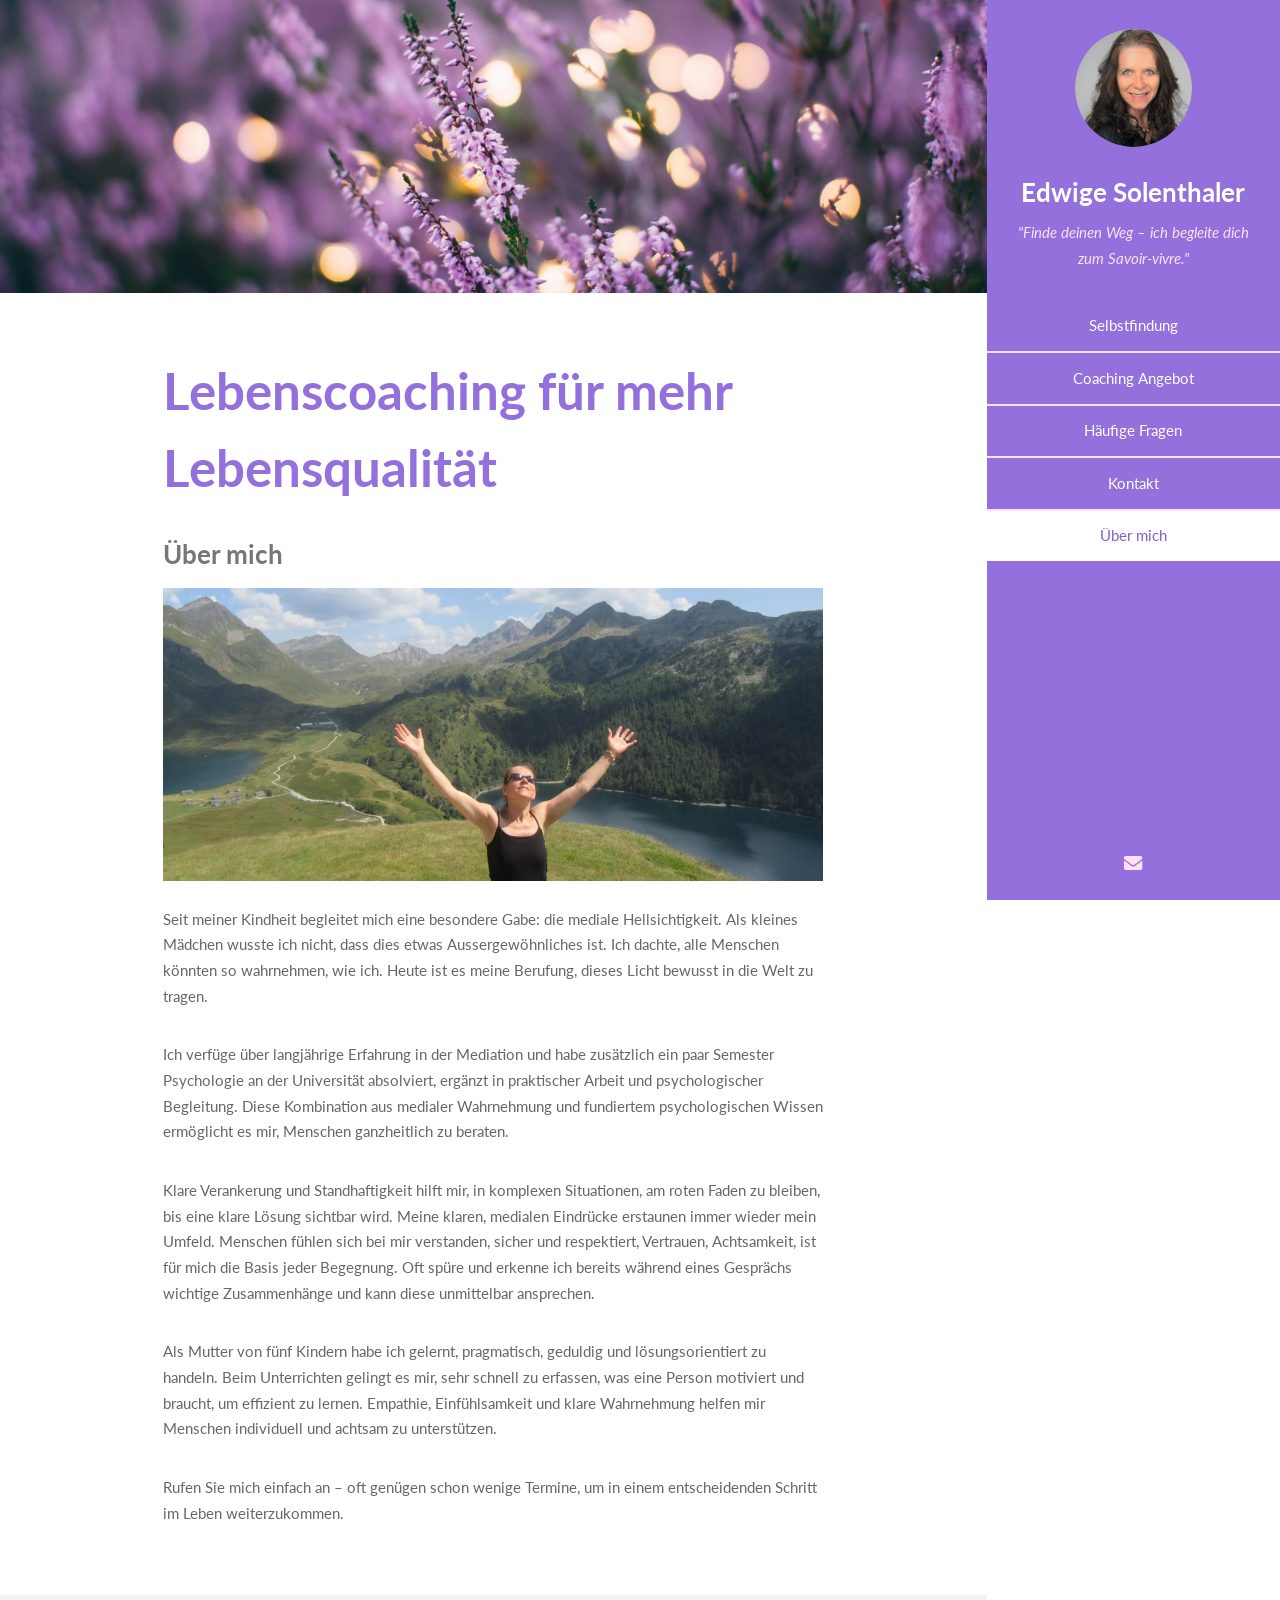
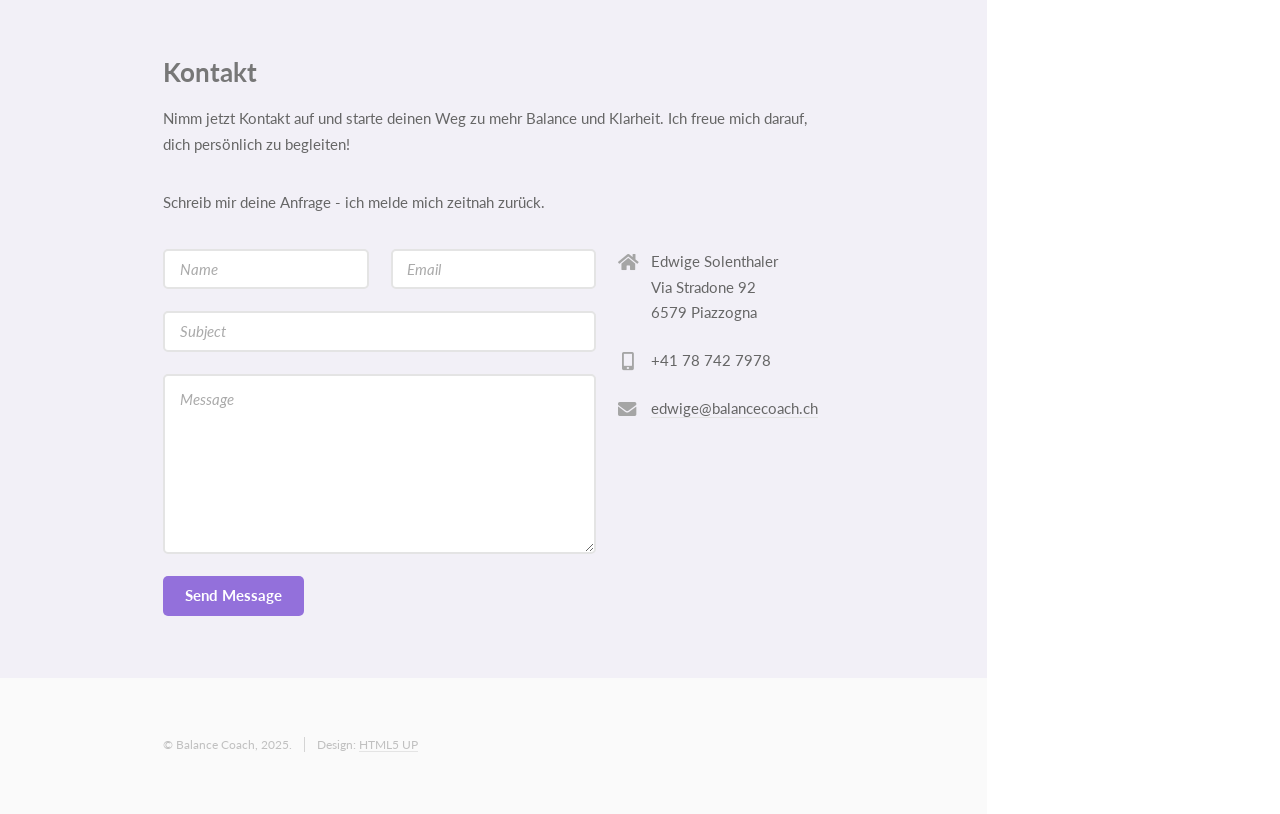
==== commit e5d93cb0: "Corrections" ====
--- a/about.html
+++ b/about.html
@@ -27,7 +27,7 @@
 					<span class="image avatar"><img src="images/avatar.png" alt="" /></span>
 					<h1 id="logo"><a href="#">Edwige Solenthaler</a></h1>
 						
-					<p>"Finde deinen Weg – wir gestalten ihn gemeinsam."</p> 
+					<p>"Finde deinen Weg – ich begleite dich zum <em>Savoir-vivre</em>."</p> 
 				</header>
 				<nav id="nav">
 					<ul>
@@ -65,11 +65,15 @@
 										<h2 lang="de">Lebenscoaching für mehr Lebensqualität</h2>
 										<h3><span lang="de">Über mich</span> </h3>
 									</header>
+									<div class="image main" data-position="center">
+									<img src="images/Arme oben.jpg" alt="" />
+									</div>
+								</br>
 									<p>Seit meiner Kindheit begleitet mich eine besondere Gabe: die mediale Hellsichtigkeit. Als kleines Mädchen wusste ich nicht, dass dies etwas Aussergewöhnliches ist. Ich dachte, alle Menschen könnten so wahrnehmen, wie ich. Heute ist es meine Berufung, dieses Licht bewusst in die Welt zu tragen.</p>
 									<p>Ich verfüge über langjährige Erfahrung in der Mediation und habe zusätzlich ein paar Semester Psychologie an der Universität absolviert, ergänzt in praktischer Arbeit und psychologischer Begleitung. Diese Kombination aus medialer Wahrnehmung und fundiertem psychologischen Wissen ermöglicht es mir, Menschen ganzheitlich zu beraten.</p>
 									<p>Klare Verankerung und Standhaftigkeit hilft mir, in komplexen Situationen, am roten Faden zu bleiben, bis eine klare Lösung sichtbar wird. Meine klaren, medialen Eindrücke erstaunen immer wieder mein Umfeld. Menschen fühlen sich bei mir verstanden, sicher und respektiert, Vertrauen, Achtsamkeit, ist für mich die Basis jeder Begegnung. Oft spüre und erkenne ich bereits während eines Gesprächs wichtige Zusammenhänge und kann diese unmittelbar ansprechen.</p>
 									<p>Als Mutter von fünf Kindern habe ich gelernt, pragmatisch, geduldig und lösungsorientiert zu handeln. Beim Unterrichten gelingt es mir, sehr schnell zu erfassen, was eine Person motiviert und braucht, um effizient zu lernen. Empathie, Einfühlsamkeit und klare Wahrnehmung helfen mir Menschen individuell und achtsam zu unterstützen.</p>
-									<p>Rufen Sie mich gerne an – oft genügen schon wenige Termine, um einen entscheidenden Schritt im Leben weiterzukommen.</p>
+									<p>Rufen Sie mich einfach an – oft genügen schon wenige Termine, um in einem entscheidenden Schritt im Leben weiterzukommen.</p>
 
 								</div>
 							</section>
--- a/assets/css/main.css
+++ b/assets/css/main.css
@@ -1793,6 +1793,12 @@
 				max-width: calc(100% - 3.375em);
 			}
 
+			.button.button.primary {
+				margin: 1em 0 0 0; /* Example: top margin 2em, others 0 */
+				display: block;     /* Optional: makes the button full width */
+				width: 100%;        /* Optional: makes the button full width */
+				text-align: center; /* Optional: center the text */
+			}
 		}
 
 /* Section/Article */
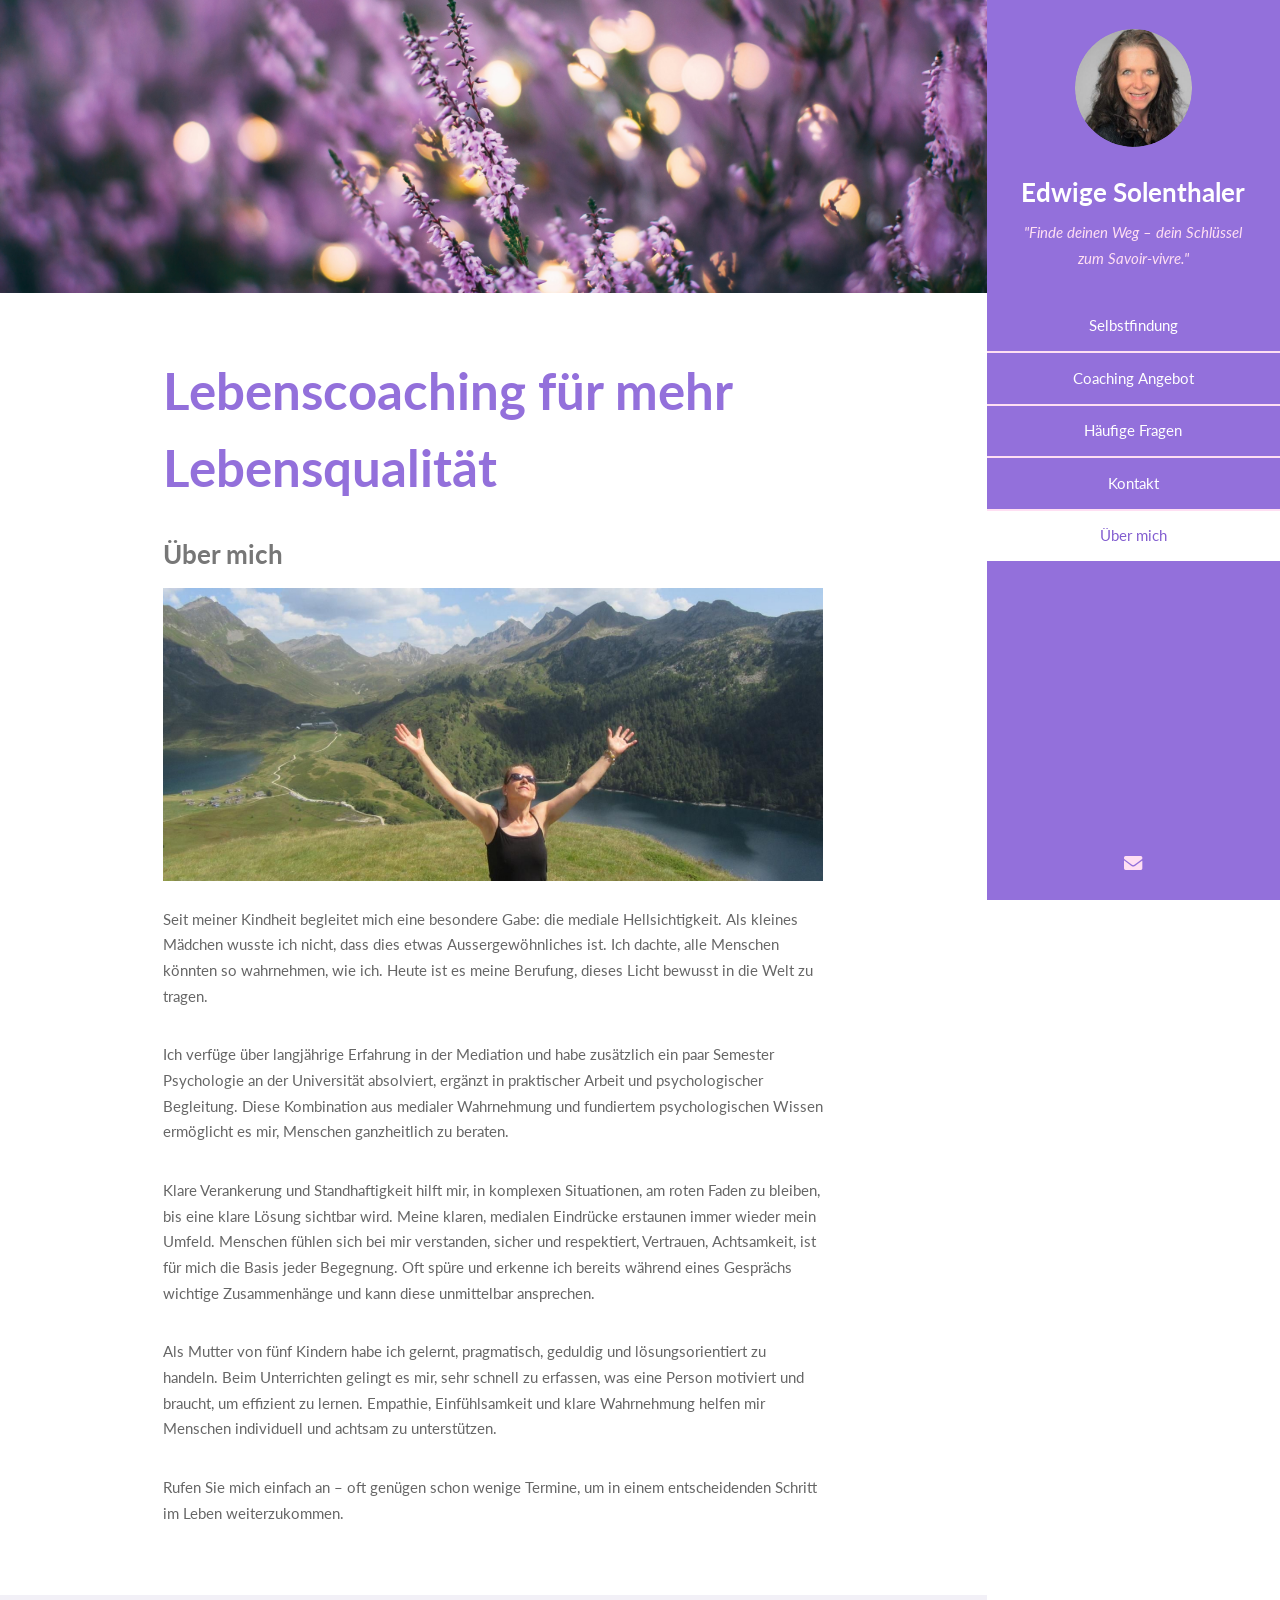
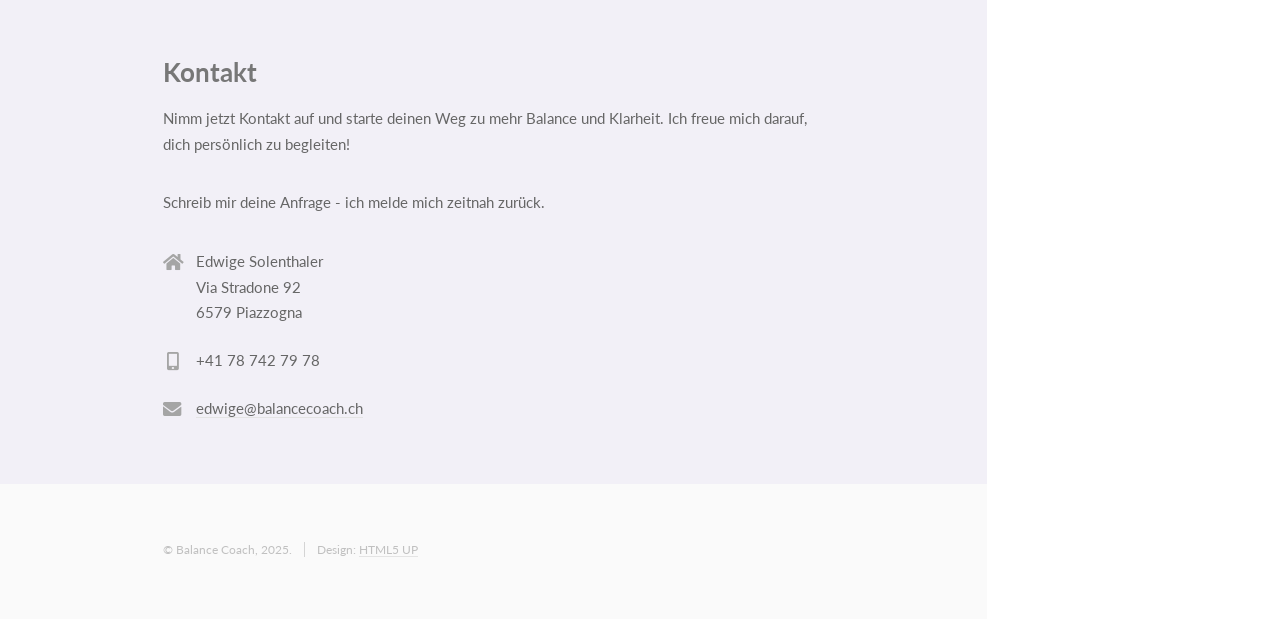
==== commit a1f90e43: "Text corrections" ====
--- a/about.html
+++ b/about.html
@@ -27,7 +27,7 @@
 					<span class="image avatar"><img src="images/avatar.png" alt="" /></span>
 					<h1 id="logo"><a href="#">Edwige Solenthaler</a></h1>
 						
-					<p>"Finde deinen Weg – ich begleite dich zum <em>Savoir-vivre</em>."</p> 
+					<p>"Finde deinen Weg – dein Schlüssel zum <em>Savoir-vivre</em>."</p> 
 				</header>
 				<nav id="nav">
 					<ul>
@@ -85,9 +85,9 @@
 									<p>Nimm jetzt Kontakt auf und starte deinen Weg zu mehr Balance und Klarheit. Ich freue mich darauf, dich persönlich zu begleiten! </p>
 										<p></p>Schreib mir deine Anfrage - ich melde mich zeitnah zurück.</p>
 									<div class="row">
-										<div class="col-8 col-12-xsmall"> 
+										<!-- <div class="col-8 col-12-xsmall"> 
 											<form method="POST" action="/formtools/process.php">
-												<!-- If Form Tools requires a form ID, include it: -->
+												 If Form Tools requires a form ID, include it: 
 												<input type="hidden" name="form_tools_form_id" value="1" />
 												<div class="row gtr-uniform">
 													<div class="col-6 col-12-xsmall">
@@ -109,7 +109,7 @@
 													</div>
 												</div>
 											</form>
-										</div>
+										</div> -->
 										<div class="col-4 col-12-xsmall">
 											<ul class="labeled-icons">
 												<li>
@@ -120,7 +120,7 @@
 												</li>
 												<li>
 													<h3 class="icon solid fa-mobile-alt"><span class="label">Mobilnummer</span></h3>
-													+41 78 742 7978
+													+41 78 742 79 78
 												</li>
 												<li>
 													<h3 class="icon solid fa-envelope"><span class="label">Email</span></h3>
